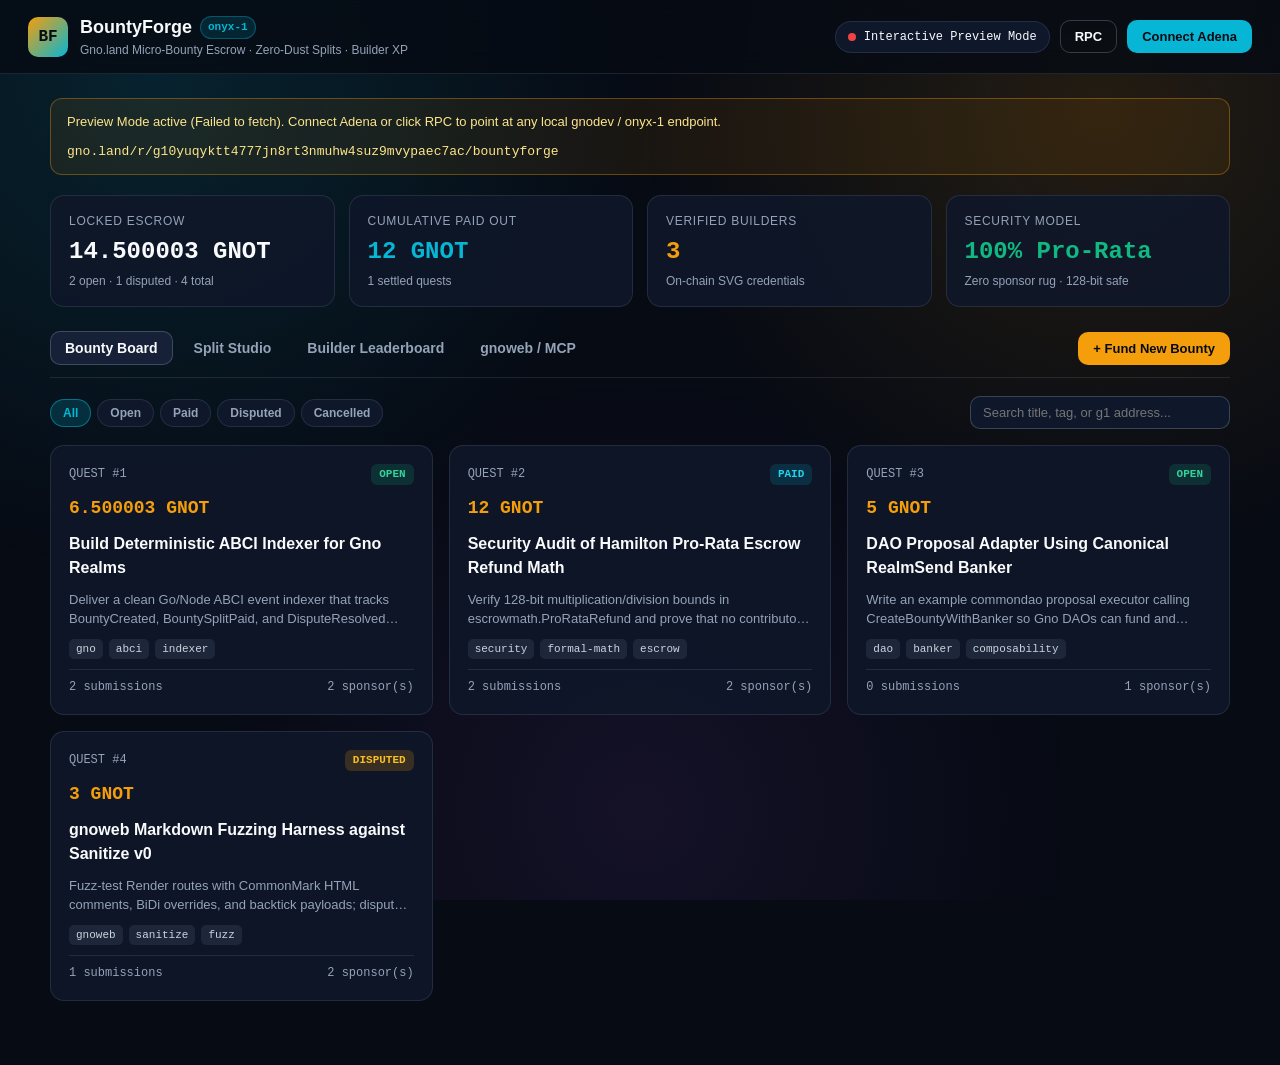
==== web/index.html @ 8e0f13dc "feat(v2.0): security-hardened escrow, pro-rata refunds, interactive gnoweb SVG UI, Adena web dApp & " ====
<!DOCTYPE html>
<html lang="en">
<head>
  <meta charset="UTF-8" />
  <meta name="viewport" content="width=device-width, initial-scale=1.0" />
  <title>BountyForge — Trustless Micro-Bounty Escrow &amp; Split Studio on Gno.land</title>
  <link rel="stylesheet" href="./styles.css" />
</head>
<body>
  <div class="bg-glow" aria-hidden="true"></div>

  <header class="topbar">
    <div class="brand">
      <div class="brand-mark" aria-hidden="true">BF</div>
      <div>
        <div class="brand-title">BountyForge <span class="badge-tag">onyx-1</span></div>
        <div class="brand-sub">Gno.land Micro-Bounty Escrow · Zero-Dust Splits · Builder XP</div>
      </div>
    </div>

    <div class="topbar-actions">
      <div id="networkPill" class="status-pill status-loading" title="Live onyx-1 RPC status">
        <span class="dot"></span>
        <span id="networkText">Connecting to onyx-1...</span>
      </div>
      <button id="btnConfig" class="btn btn-ghost" type="button" title="Configure RPC & Realm">RPC</button>
      <button id="btnConnectAdena" class="btn btn-primary" type="button">Connect Adena</button>
    </div>
  </header>

  <main class="container">
    <!-- Live Status Banner (auto-explains inert queue vs active realm cleanly) -->
    <section id="statusBanner" class="banner hidden" role="status"></section>

    <!-- KPI Grid -->
    <section class="kpi-grid" aria-label="Protocol Metrics">
      <article class="kpi-card">
        <div class="kpi-label">Locked Escrow</div>
        <div id="kpiEscrowed" class="kpi-value">—</div>
        <div id="kpiOpenCount" class="kpi-meta">Loading...</div>
      </article>
      <article class="kpi-card">
        <div class="kpi-label">Cumulative Paid Out</div>
        <div id="kpiPaid" class="kpi-value accent-cyan">—</div>
        <div id="kpiPaidCount" class="kpi-meta">—</div>
      </article>
      <article class="kpi-card">
        <div class="kpi-label">Verified Builders</div>
        <div id="kpiBuilders" class="kpi-value accent-gold">—</div>
        <div class="kpi-meta">On-chain SVG credentials</div>
      </article>
      <article class="kpi-card">
        <div class="kpi-label">Security Model</div>
        <div class="kpi-value accent-green">100% Pro-Rata</div>
        <div class="kpi-meta">Zero sponsor rug · 128-bit safe</div>
      </article>
    </section>

    <!-- Navigation Tabs & Primary CTA -->
    <nav class="nav-row" aria-label="Workspace Sections">
      <div class="tabs" role="tablist">
        <button class="tab active" data-tab="board" role="tab" aria-selected="true">Bounty Board</button>
        <button class="tab" data-tab="split" role="tab" aria-selected="false">Split Studio</button>
        <button class="tab" data-tab="leaderboard" role="tab" aria-selected="false">Builder Leaderboard</button>
        <button class="tab" data-tab="gnoweb" role="tab" aria-selected="false">gnoweb / MCP</button>
      </div>
      <div class="nav-cta">
        <button id="btnOpenCreate" class="btn btn-gold" type="button">+ Fund New Bounty</button>
      </div>
    </nav>

    <!-- TAB 1: BOUNTY BOARD -->
    <section id="tab-board" class="tab-panel active">
      <div class="filter-bar">
        <div class="filter-pills" id="statusFilters">
          <button class="pill active" data-status="">All</button>
          <button class="pill" data-status="OPEN">Open</button>
          <button class="pill" data-status="PAID">Paid</button>
          <button class="pill" data-status="DISPUTED">Disputed</button>
          <button class="pill" data-status="CANCELLED">Cancelled</button>
        </div>
        <input id="searchInput" class="search-input" type="search" placeholder="Search title, tag, or g1 address..." />
      </div>

      <div id="bountyGrid" class="bounty-grid"></div>
    </section>

    <!-- TAB 2: INTERACTIVE MULTI-CONTRIBUTOR SPLIT STUDIO -->
    <section id="tab-split" class="tab-panel">
      <div class="panel-card">
        <div class="panel-header">
          <div>
            <h2>Zero-Dust Basis-Point Split Studio</h2>
            <p class="muted">Drag contributor sliders to split any escrowed pool across builders. Exact BigInt math mirrors <code>p/escrowmath.SplitBasisPoints</code> (always sums to 10,000 BPS, zero dust lost, rejects 0-ugnot shares).</p>
          </div>
          <div class="split-controls-top">
            <label class="inline-field">
              <span>Bounty ID</span>
              <input id="studioBountyId" type="number" min="1" value="1" />
            </label>
            <label class="inline-field">
              <span>Reward Pool (ugnot)</span>
              <input id="studioTotalUgnot" type="number" min="1000" step="1000" value="6500003" />
            </label>
            <button id="btnAddContributor" class="btn btn-ghost" type="button">+ Add Recipient</button>
          </div>
        </div>

        <div id="splitBarVisual" class="split-bar-visual"></div>
        <div id="splitError" class="alert alert-danger hidden"></div>
        <div id="splitRows" class="split-rows"></div>

        <div class="split-footer">
          <div class="split-summary">
            <span>Total Weight: <strong id="studioBpsTotal">10000</strong> / 10000 BPS</span>
            <span>Conservation Dust: <strong id="studioDust">0 ugnot</strong></span>
          </div>
          <div class="btn-group">
            <button id="btnStudioEqual" class="btn btn-ghost" type="button">Equal Split</button>
            <button id="btnStudioCopyCmd" class="btn btn-ghost" type="button">Copy gnokey CLI</button>
            <button id="btnStudioSign" class="btn btn-primary" type="button">Sign SplitAndPay (Adena)</button>
          </div>
        </div>

        <pre id="studioCmdPreview" class="code-box"></pre>
      </div>
    </section>

    <!-- TAB 3: LEADERBOARD & ON-CHAIN SVG CREDENTIALS -->
    <section id="tab-leaderboard" class="tab-panel">
      <div class="split-layout">
        <div class="panel-card">
          <div class="panel-header">
            <div>
              <h2>On-Chain Builder Leaderboard</h2>
              <p class="muted">O(log N) AVL-indexed by XP, Total Earned, and Address — value-weighted XP resists micro-bounty wash-farming.</p>
            </div>
          </div>
          <div class="table-wrap">
            <table class="data-table">
              <thead>
                <tr>
                  <th>Rank</th>
                  <th>Builder</th>
                  <th>Tier</th>
                  <th>XP</th>
                  <th>Quests</th>
                  <th>Unique Creators</th>
                  <th>Earned</th>
                </tr>
              </thead>
              <tbody id="leaderboardBody"></tbody>
            </table>
          </div>
        </div>

        <div class="panel-card">
          <h2>On-Chain SVG Builder Credential</h2>
          <p class="muted">Click any builder row to preview their deterministic <code>p/nt/svg/v0</code> credential rendered natively inside <code>gnoweb</code>.</p>
          <div id="svgCredentialPreview" class="svg-preview"></div>
          <div id="selectedBuilderMeta" class="meta-kv"></div>
        </div>
      </div>
    </section>

    <!-- TAB 4: GNOWEB & AI-AGENT MCP COMPANION -->
    <section id="tab-gnoweb" class="tab-panel">
      <div class="two-col">
        <div class="panel-card">
          <h2>Live gnoweb Realm &amp; Onyx Verification</h2>
          <p class="muted">Inspect deployed realm paths on <code>onyx-1</code> directly via Tendermint ABCI RPC.</p>
          <div class="meta-kv" id="realmEndpoints"></div>
          <div class="btn-group" style="margin-top: 14px;">
            <button id="btnRefreshRpc" class="btn btn-primary" type="button">Re-Query onyx-1 RPC</button>
            <a id="gnowebExternalLink" class="btn btn-ghost" target="_blank" rel="noopener noreferrer">Open on gnoweb</a>
          </div>
          <h3 style="margin-top: 20px;">Raw <code>vm/qrender</code> Output</h3>
          <pre id="rawRenderBox" class="code-box code-tall">Querying onyx-1...</pre>
        </div>

        <div class="panel-card">
          <h2>AI-Agent MCP Integration</h2>
          <p class="muted">Zero-dependency Node.js MCP server (<code>mcp/bountyforge-mcp.mjs</code>) exposes 8 tools for Claude, Gemini, and Cursor agents — zero private keys stored.</p>
          <ul class="feature-list">
            <li><code>bountyforge_protocol_stats</code> — Typed <code>ProtocolJSON()</code> metrics</li>
            <li><code>bountyforge_list_bounties</code> — Paginated status-indexed board</li>
            <li><code>bountyforge_get_bounty</code> — Full sponsor ledger + submissions</li>
            <li><code>bountyforge_leaderboard</code> — O(pageSize) AVL rankings</li>
            <li><code>bountyforge_simulate_split</code> — BigInt zero-dust BPS check</li>
            <li><code>bountyforge_build_tx</code> — Shell-safe unsigned <code>gnokey</code> commands</li>
          </ul>
          <h3>Claude Desktop / Cursor <code>mcp.json</code></h3>
          <pre id="mcpConfigBox" class="code-box"></pre>
        </div>
      </div>
    </section>
  </main>

  <!-- BOUNTY DETAIL MODAL -->
  <div id="detailModal" class="modal-backdrop hidden" role="dialog" aria-modal="true" aria-labelledby="detailTitle">
    <div class="modal modal-lg">
      <div class="modal-header">
        <div>
          <div id="detailBadges" class="badge-row"></div>
          <h2 id="detailTitle">Bounty #—</h2>
        </div>
        <button class="icon-btn" data-close="detailModal" aria-label="Close">&times;</button>
      </div>
      <div id="detailBody" class="modal-body"></div>
    </div>
  </div>

  <!-- CREATE BOUNTY MODAL -->
  <div id="createModal" class="modal-backdrop hidden" role="dialog" aria-modal="true" aria-labelledby="createTitle">
    <div class="modal">
      <div class="modal-header">
        <h2 id="createTitle">Fund New Micro-Bounty Escrow</h2>
        <button class="icon-btn" data-close="createModal" aria-label="Close">&times;</button>
      </div>
      <form id="createForm" class="modal-body form-stack">
        <label>
          <span>Title *</span>
          <input name="title" type="text" maxlength="120" required placeholder="e.g. Build GRC20 Fee Splitter Package" />
        </label>
        <label>
          <span>Specification &amp; Acceptance Criteria *</span>
          <textarea name="summary" rows="4" maxlength="1000" required placeholder="Describe deliverables, test expectations, and PR target..."></textarea>
        </label>
        <div class="form-row">
          <label>
            <span>Reward (GNOT) *</span>
            <input name="rewardGnot" type="number" step="0.001" min="0.001" value="5" required />
          </label>
          <label>
            <span>Deadline (blocks, 0 = none)</span>
            <input name="deadlineBlocks" type="number" min="0" value="20000" />
          </label>
        </div>
        <div class="form-row">
          <label>
            <span>Tags (comma-separated)</span>
            <input name="tags" type="text" maxlength="120" value="gno,security" />
          </label>
          <label>
            <span>Optional Dispute Arbiter (g1...)</span>
            <input name="arbiter" type="text" placeholder="g1..." />
          </label>
        </div>
        <div id="createCmdBox" class="code-box small"></div>
        <div class="modal-footer">
          <button type="button" class="btn btn-ghost" id="btnCopyCreateCmd">Copy gnokey CLI</button>
          <button type="submit" class="btn btn-gold">Sign CreateBounty</button>
        </div>
      </form>
    </div>
  </div>

  <!-- RPC SETTINGS MODAL -->
  <div id="configModal" class="modal-backdrop hidden" role="dialog" aria-modal="true" aria-labelledby="configTitle">
    <div class="modal">
      <div class="modal-header">
        <h2 id="configTitle">Network &amp; Realm Settings</h2>
        <button class="icon-btn" data-close="configModal" aria-label="Close">&times;</button>
      </div>
      <form id="configForm" class="modal-body form-stack">
        <label>
          <span>Gno Tendermint RPC URL</span>
          <input id="cfgRpc" type="url" required />
        </label>
        <label>
          <span>Chain ID</span>
          <input id="cfgChainId" type="text" required />
        </label>
        <label>
          <span>BountyForge Realm Path</span>
          <input id="cfgRealm" type="text" required />
        </label>
        <div class="modal-footer">
          <button type="button" class="btn btn-ghost" data-close="configModal">Cancel</button>
          <button type="submit" class="btn btn-primary">Save &amp; Reconnect</button>
        </div>
      </form>
    </div>
  </div>

  <div id="toastRoot" class="toast-root" aria-live="polite"></div>

  <script type="module" src="./app.js"></script>
</body>
</html>
---- web/styles.css ----
:root {
  --bg: #070b14;
  --surface: rgba(15, 23, 42, 0.88);
  --surface-solid: #0f172a;
  --surface-2: #162036;
  --border: rgba(148, 163, 184, 0.16);
  --border-strong: rgba(148, 163, 184, 0.32);
  --text: #f8fafc;
  --muted: #94a3b8;
  --cyan: #06b6d4;
  --gold: #f59e0b;
  --green: #10b981;
  --purple: #a855f7;
  --red: #ef4444;
  --mono: ui-monospace, SFMono-Regular, Menlo, Monaco, Consolas, monospace;
  --sans: Inter, -apple-system, BlinkMacSystemFont, "Segoe UI", Roboto, sans-serif;
}

* { box-sizing: border-box; }

body {
  margin: 0;
  min-height: 100vh;
  background: var(--bg);
  color: var(--text);
  font-family: var(--sans);
  line-height: 1.5;
  overflow-x: hidden;
}

.bg-glow {
  position: fixed;
  inset: 0;
  pointer-events: none;
  background:
    radial-gradient(circle at 12% 8%, rgba(6, 182, 212, 0.14), transparent 36%),
    radial-gradient(circle at 86% 12%, rgba(245, 158, 11, 0.12), transparent 34%),
    radial-gradient(circle at 50% 90%, rgba(168, 85, 247, 0.09), transparent 42%);
  z-index: 0;
}

.topbar {
  position: sticky;
  top: 0;
  z-index: 20;
  display: flex;
  flex-wrap: wrap;
  align-items: center;
  justify-content: space-between;
  gap: 12px;
  padding: 14px 28px;
  background: rgba(7, 11, 20, 0.84);
  backdrop-filter: blur(12px);
  border-bottom: 1px solid var(--border);
}

.brand { display: flex; align-items: center; gap: 12px; }
.brand-mark {
  width: 40px; height: 40px; border-radius: 10px;
  display: grid; place-items: center;
  background: linear-gradient(135deg, var(--gold), var(--cyan));
  color: #070b14; font-weight: 800; font-family: var(--mono); font-size: 16px;
}
.brand-title { font-weight: 700; font-size: 18px; display: flex; align-items: center; gap: 8px; }
.brand-sub { font-size: 12px; color: var(--muted); }
.badge-tag {
  font-family: var(--mono); font-size: 11px; font-weight: 600;
  padding: 2px 7px; border-radius: 999px;
  background: rgba(6, 182, 212, 0.15); color: var(--cyan); border: 1px solid rgba(6, 182, 212, 0.35);
}

.topbar-actions { display: flex; align-items: center; gap: 10px; flex-wrap: wrap; }

.status-pill {
  display: inline-flex; align-items: center; gap: 8px;
  padding: 6px 12px; border-radius: 999px;
  font-size: 12px; font-family: var(--mono);
  background: var(--surface-solid); border: 1px solid var(--border);
}
.status-pill .dot { width: 8px; height: 8px; border-radius: 50%; background: var(--muted); }
.status-pill.status-live .dot { background: var(--green); box-shadow: 0 0 8px var(--green); }
.status-pill.status-inert .dot { background: var(--gold); box-shadow: 0 0 8px var(--gold); }
.status-pill.status-offline .dot { background: var(--red); }

.container {
  position: relative;
  z-index: 1;
  max-width: 1220px;
  margin: 0 auto;
  padding: 24px 20px 64px;
}

.banner {
  margin-bottom: 20px;
  padding: 13px 16px;
  border-radius: 12px;
  border: 1px solid rgba(245, 158, 11, 0.35);
  background: rgba(245, 158, 11, 0.08);
  color: #fde68a;
  font-size: 13px;
  display: flex;
  flex-wrap: wrap;
  align-items: center;
  justify-content: space-between;
  gap: 10px;
}
.banner.banner-live {
  border-color: rgba(16, 185, 129, 0.35);
  background: rgba(16, 185, 129, 0.09);
  color: #a7f3d0;
}

.kpi-grid {
  display: grid;
  grid-template-columns: repeat(4, minmax(0, 1fr));
  gap: 14px;
  margin-bottom: 24px;
}
.kpi-card {
  background: var(--surface);
  border: 1px solid var(--border);
  border-radius: 14px;
  padding: 16px 18px;
}
.kpi-label { font-size: 12px; color: var(--muted); text-transform: uppercase; letter-spacing: 0.06em; }
.kpi-value { font-size: 24px; font-weight: 800; font-family: var(--mono); margin: 4px 0 2px; }
.kpi-meta { font-size: 12px; color: var(--muted); }
.accent-cyan { color: var(--cyan); }
.accent-gold { color: var(--gold); }
.accent-green { color: var(--green); }

.nav-row {
  display: flex;
  flex-wrap: wrap;
  align-items: center;
  justify-content: space-between;
  gap: 12px;
  margin-bottom: 18px;
  border-bottom: 1px solid var(--border);
  padding-bottom: 12px;
}
.tabs { display: flex; gap: 6px; flex-wrap: wrap; }
.tab {
  background: transparent;
  color: var(--muted);
  border: 1px solid transparent;
  border-radius: 10px;
  padding: 8px 14px;
  font-size: 14px;
  font-weight: 600;
  cursor: pointer;
  transition: all 0.15s ease;
}
.tab:hover { color: var(--text); background: rgba(255, 255, 255, 0.04); }
.tab.active {
  color: var(--text);
  background: var(--surface-2);
  border-color: var(--border-strong);
}

.tab-panel { display: none; }
.tab-panel.active { display: block; }

.btn {
  display: inline-flex; align-items: center; justify-content: center; gap: 6px;
  border: 1px solid transparent; border-radius: 10px;
  padding: 8px 14px; font-size: 13px; font-weight: 600;
  cursor: pointer; text-decoration: none; transition: all 0.15s ease;
  font-family: var(--sans);
}
.btn-primary { background: var(--cyan); color: #070b14; }
.btn-primary:hover { filter: brightness(1.1); }
.btn-gold { background: var(--gold); color: #070b14; }
.btn-gold:hover { filter: brightness(1.08); }
.btn-ghost { background: transparent; color: var(--text); border-color: var(--border-strong); }
.btn-ghost:hover { background: rgba(255, 255, 255, 0.06); }
.btn-danger { background: rgba(239, 68, 68, 0.16); color: #fca5a5; border-color: rgba(239, 68, 68, 0.4); }
.btn-sm { padding: 5px 10px; font-size: 12px; }
.btn-group { display: flex; flex-wrap: wrap; gap: 8px; }

.filter-bar {
  display: flex; flex-wrap: wrap; align-items: center; justify-content: space-between;
  gap: 12px; margin-bottom: 16px;
}
.filter-pills { display: flex; flex-wrap: wrap; gap: 6px; }
.pill {
  background: var(--surface-solid); color: var(--muted);
  border: 1px solid var(--border); border-radius: 999px;
  padding: 6px 12px; font-size: 12px; font-weight: 600; cursor: pointer;
}
.pill.active { background: rgba(6, 182, 212, 0.18); color: var(--cyan); border-color: rgba(6, 182, 212, 0.5); }

.search-input {
  background: var(--surface-solid); color: var(--text);
  border: 1px solid var(--border-strong); border-radius: 10px;
  padding: 8px 12px; min-width: 260px; font-size: 13px;
}

.bounty-grid {
  display: grid;
  grid-template-columns: repeat(auto-fill, minmax(340px, 1fr));
  gap: 16px;
}
.bounty-card {
  background: var(--surface);
  border: 1px solid var(--border);
  border-radius: 14px;
  padding: 18px;
  display: flex;
  flex-direction: column;
  gap: 10px;
  cursor: pointer;
  transition: transform 0.15s ease, border-color 0.15s ease;
}
.bounty-card:hover { transform: translateY(-2px); border-color: rgba(6, 182, 212, 0.5); }
.bounty-top { display: flex; justify-content: space-between; align-items: center; gap: 8px; }
.bounty-id { font-family: var(--mono); font-size: 12px; color: var(--muted); }
.bounty-reward { font-family: var(--mono); font-size: 18px; font-weight: 800; color: var(--gold); }
.bounty-title { font-size: 16px; font-weight: 700; margin: 0; }
.bounty-summary { font-size: 13px; color: var(--muted); margin: 0; display: -webkit-box; -webkit-line-clamp: 2; -webkit-box-orient: vertical; overflow: hidden; }
.bounty-meta { display: flex; justify-content: space-between; font-size: 12px; color: var(--muted); font-family: var(--mono); margin-top: auto; padding-top: 8px; border-top: 1px solid var(--border); }

.status-badge {
  font-family: var(--mono); font-size: 11px; font-weight: 700;
  padding: 2px 8px; border-radius: 6px; text-transform: uppercase;
}
.status-OPEN { background: rgba(16, 185, 129, 0.16); color: #34d399; }
.status-PAID { background: rgba(6, 182, 212, 0.16); color: #22d3ee; }
.status-DISPUTED { background: rgba(245, 158, 11, 0.18); color: #fbbf24; }
.status-CANCELLED { background: rgba(148, 163, 184, 0.16); color: #cbd5e1; }

.tag-row { display: flex; flex-wrap: wrap; gap: 6px; }
.tag {
  font-family: var(--mono); font-size: 11px;
  padding: 2px 7px; border-radius: 5px;
  background: rgba(148, 163, 184, 0.12); color: #cbd5e1;
}

.panel-card {
  background: var(--surface);
  border: 1px solid var(--border);
  border-radius: 14px;
  padding: 20px;
}
.panel-card h2 { margin: 0 0 6px; font-size: 18px; }
.panel-card h3 { margin: 14px 0 8px; font-size: 14px; color: #cbd5e1; }
.muted { color: var(--muted); font-size: 13px; margin: 0 0 14px; }

.panel-header {
  display: flex; flex-wrap: wrap; justify-content: space-between; align-items: flex-start; gap: 14px;
  margin-bottom: 16px;
}
.split-controls-top { display: flex; flex-wrap: wrap; align-items: flex-end; gap: 10px; }
.inline-field { display: flex; flex-direction: column; gap: 4px; font-size: 12px; color: var(--muted); }
.inline-field input {
  background: var(--surface-solid); color: var(--text);
  border: 1px solid var(--border-strong); border-radius: 8px;
  padding: 6px 10px; width: 140px; font-family: var(--mono); font-size: 13px;
}

.split-bar-visual {
  height: 22px; border-radius: 8px; overflow: hidden;
  display: flex; background: var(--surface-2); margin-bottom: 14px;
  border: 1px solid var(--border);
}
.split-segment { height: 100%; transition: width 0.15s ease; }

.split-rows { display: flex; flex-direction: column; gap: 10px; margin-bottom: 16px; }
.split-row {
  display: grid;
  grid-template-columns: 76px minmax(140px, 1fr) minmax(180px, 2fr) 92px 150px 36px;
  align-items: center;
  gap: 10px;
  padding: 10px 12px;
  background: var(--surface-2);
  border-radius: 10px;
  border: 1px solid var(--border);
}
.split-row input[type="range"] { width: 100%; accent-color: var(--cyan); }
.split-row input[type="number"], .split-row input[type="text"] {
  background: var(--surface-solid); color: var(--text);
  border: 1px solid var(--border-strong); border-radius: 6px;
  padding: 5px 8px; font-family: var(--mono); font-size: 12px; width: 100%;
}
.split-payout-col { font-family: var(--mono); font-size: 12px; text-align: right; color: var(--gold); }

.split-footer {
  display: flex; flex-wrap: wrap; align-items: center; justify-content: space-between;
  gap: 12px; padding-top: 12px; border-top: 1px solid var(--border); margin-bottom: 14px;
}
.split-summary { display: flex; gap: 18px; font-family: var(--mono); font-size: 13px; flex-wrap: wrap; }

.code-box {
  background: #04070f;
  border: 1px solid var(--border);
  border-radius: 10px;
  padding: 12px;
  font-family: var(--mono);
  font-size: 12px;
  color: #cbd5e1;
  overflow-x: auto;
  white-space: pre-wrap;
  word-break: break-all;
  margin: 0;
}
.code-box.small { font-size: 11px; max-height: 110px; }
.code-box.code-tall { max-height: 360px; overflow-y: auto; }

.split-layout { display: grid; grid-template-columns: minmax(0, 1.35fr) minmax(300px, 0.85fr); gap: 16px; }
.two-col { display: grid; grid-template-columns: repeat(2, minmax(0, 1fr)); gap: 16px; }

.table-wrap { overflow-x: auto; }
.data-table { width: 100%; border-collapse: collapse; font-size: 13px; }
.data-table th, .data-table td { padding: 10px; border-bottom: 1px solid var(--border); text-align: left; }
.data-table th { font-size: 11px; text-transform: uppercase; letter-spacing: 0.05em; color: var(--muted); }
.data-table tbody tr { cursor: pointer; transition: background 0.12s ease; }
.data-table tbody tr:hover { background: rgba(6, 182, 212, 0.08); }
.mono { font-family: var(--mono); }

.svg-preview { width: 100%; margin: 10px 0 14px; }
.svg-preview svg { width: 100%; height: auto; display: block; border-radius: 12px; }

.meta-kv { display: flex; flex-direction: column; gap: 8px; font-size: 13px; }
.meta-kv-row { display: flex; justify-content: space-between; gap: 10px; padding-bottom: 6px; border-bottom: 1px solid var(--border); }
.meta-kv-row span:first-child { color: var(--muted); }

.feature-list { padding-left: 18px; margin: 0 0 14px; font-size: 13px; color: #cbd5e1; }
.feature-list li { margin-bottom: 6px; }

.alert { padding: 10px 12px; border-radius: 8px; font-size: 13px; margin-bottom: 12px; }
.alert-danger { background: rgba(239, 68, 68, 0.14); border: 1px solid rgba(239, 68, 68, 0.4); color: #fecaca; }

.modal-backdrop {
  position: fixed; inset: 0; z-index: 40;
  background: rgba(2, 6, 23, 0.78); backdrop-filter: blur(6px);
  display: grid; place-items: center; padding: 16px;
}
.modal {
  width: 100%; max-width: 560px; max-height: 90vh; overflow-y: auto;
  background: var(--surface-solid); border: 1px solid var(--border-strong);
  border-radius: 16px; padding: 20px;
}
.modal-lg { max-width: 780px; }
.modal-header { display: flex; justify-content: space-between; align-items: flex-start; gap: 12px; margin-bottom: 14px; }
.modal-header h2 { margin: 4px 0 0; font-size: 18px; }
.icon-btn { background: transparent; border: none; color: var(--muted); font-size: 24px; cursor: pointer; line-height: 1; }
.icon-btn:hover { color: var(--text); }
.modal-footer { display: flex; justify-content: flex-end; gap: 10px; margin-top: 12px; }

.form-stack { display: flex; flex-direction: column; gap: 12px; }
.form-stack label { display: flex; flex-direction: column; gap: 4px; font-size: 12px; color: var(--muted); }
.form-stack input, .form-stack textarea {
  background: #070b14; color: var(--text);
  border: 1px solid var(--border-strong); border-radius: 8px;
  padding: 9px 11px; font-size: 13px; font-family: var(--sans);
}
.form-row { display: grid; grid-template-columns: 1fr 1fr; gap: 10px; }

.detail-section { margin-top: 16px; padding-top: 14px; border-top: 1px solid var(--border); }
.detail-section h3 { margin: 0 0 8px; font-size: 14px; color: #e2e8f0; }
.badge-row { display: flex; align-items: center; gap: 8px; }

.toast-root { position: fixed; right: 20px; bottom: 20px; z-index: 60; display: flex; flex-direction: column; gap: 8px; }
.toast {
  background: var(--surface-solid); border: 1px solid var(--cyan);
  color: var(--text); padding: 10px 14px; border-radius: 10px;
  font-size: 13px; box-shadow: 0 10px 30px rgba(0, 0, 0, 0.45);
}

.hidden { display: none !important; }

@media (max-width: 900px) {
  .kpi-grid { grid-template-columns: repeat(2, minmax(0, 1fr)); }
  .split-layout, .two-col { grid-template-columns: 1fr; }
  .split-row { grid-template-columns: 1fr 1fr; }
  .form-row { grid-template-columns: 1fr; }
}
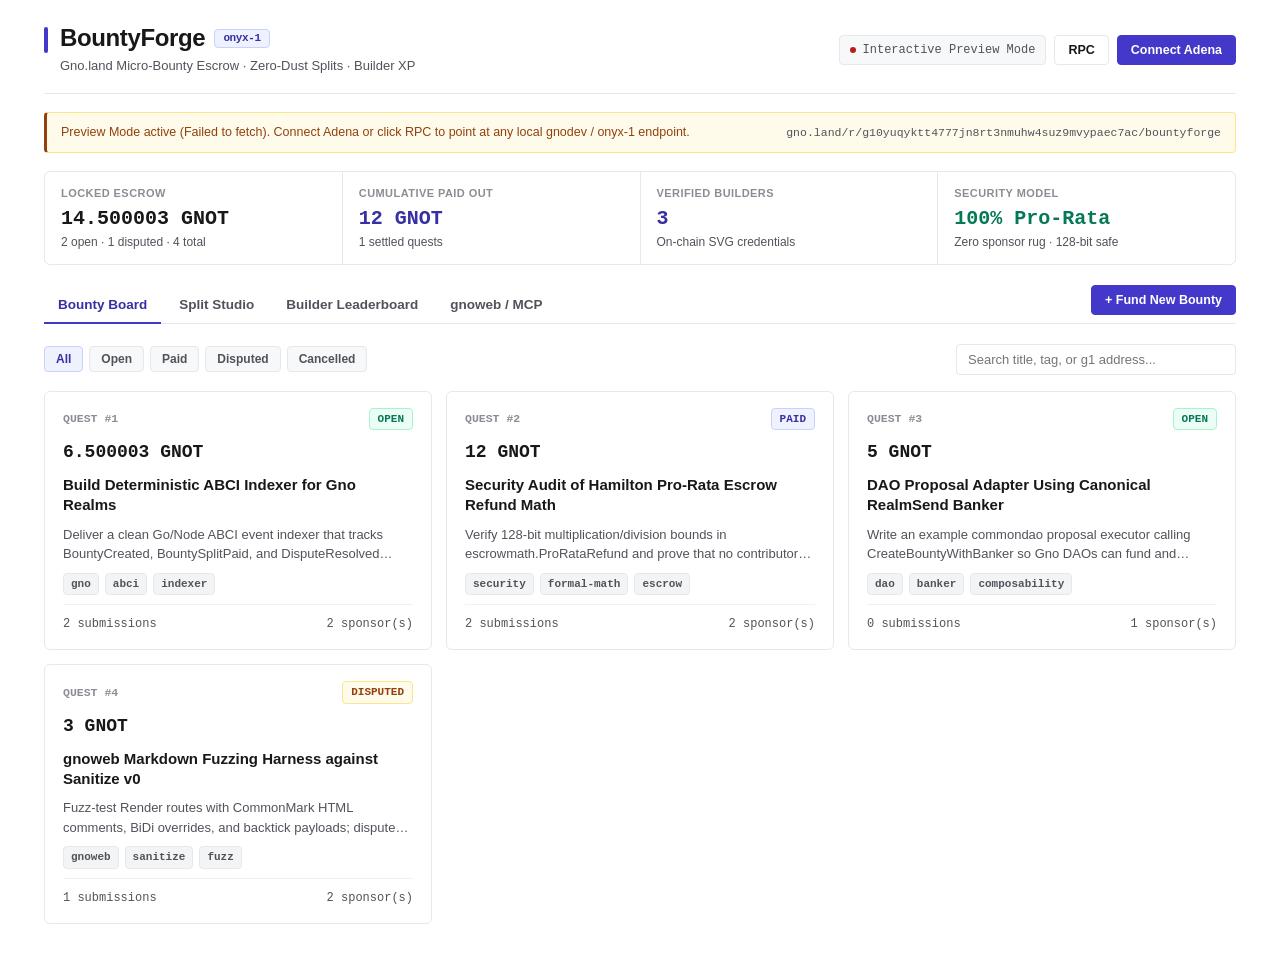
==== commit feb6078f: "feat(web): refactor BountyForge UI to minimal-white anti-AI spec" ====
--- a/web/index.html
+++ b/web/index.html
@@ -7,14 +7,13 @@
   <link rel="stylesheet" href="./styles.css" />
 </head>
 <body>
-  <div class="bg-glow" aria-hidden="true"></div>
-
+  <div class="app-shell">
   <header class="topbar">
     <div class="brand">
-      <div class="brand-mark" aria-hidden="true">BF</div>
+      <div class="brand-accent-bar" aria-hidden="true"></div>
       <div>
-        <div class="brand-title">BountyForge <span class="badge-tag">onyx-1</span></div>
-        <div class="brand-sub">Gno.land Micro-Bounty Escrow · Zero-Dust Splits · Builder XP</div>
+        <h1 class="brand-title">BountyForge <span class="badge-tag">onyx-1</span></h1>
+        <p class="brand-sub">Gno.land Micro-Bounty Escrow · Zero-Dust Splits · Builder XP</p>
       </div>
     </div>
 
@@ -28,7 +27,7 @@
     </div>
   </header>
 
-  <main class="container">
+  <main>
     <!-- Live Status Banner (auto-explains inert queue vs active realm cleanly) -->
     <section id="statusBanner" class="banner hidden" role="status"></section>
 
@@ -195,6 +194,7 @@
       </div>
     </section>
   </main>
+  </div>
 
   <!-- BOUNTY DETAIL MODAL -->
   <div id="detailModal" class="modal-backdrop hidden" role="dialog" aria-modal="true" aria-labelledby="detailTitle">
--- a/web/styles.css
+++ b/web/styles.css
@@ -1,377 +1,1134 @@
 :root {
-  --bg: #070b14;
-  --surface: rgba(15, 23, 42, 0.88);
-  --surface-solid: #0f172a;
-  --surface-2: #162036;
-  --border: rgba(148, 163, 184, 0.16);
-  --border-strong: rgba(148, 163, 184, 0.32);
-  --text: #f8fafc;
-  --muted: #94a3b8;
-  --cyan: #06b6d4;
-  --gold: #f59e0b;
-  --green: #10b981;
-  --purple: #a855f7;
-  --red: #ef4444;
-  --mono: ui-monospace, SFMono-Regular, Menlo, Monaco, Consolas, monospace;
-  --sans: Inter, -apple-system, BlinkMacSystemFont, "Segoe UI", Roboto, sans-serif;
-}
-
-* { box-sizing: border-box; }
-
+  /* Minimal-White Anti-AI-Slop Design Tokens */
+  --bg-canvas: #ffffff;
+  --surface-subtle: #f7f8fa;
+  --tag-bg: #f3f4f6;
+  --ink: #18181b;
+  --ink-secondary: #52525b;
+  --ink-muted: #8b8d94;
+
+  /* 1px Hairline Dividers */
+  --line: #e6e8ec;
+  --line-soft: #f0f1f4;
+
+  /* Semantic Status Tokens (Shallow Fog + 1px Border + High-Contrast Ink) */
+  --ok-ink: #047857;
+  --ok-bg: #ecfdf5;
+  --ok-border: #a7f3d0;
+  --err-ink: #b91c1c;
+  --err-bg: #fef2f2;
+  --err-border: #fecaca;
+  --warn-ink: #92400e;
+  --warn-bg: #fffbeb;
+  --warn-border: #fde68a;
+
+  /* Single Domain Accent — Crisp Gno Indigo */
+  --accent: #4338ca;
+  --accent-deep: #3730a3;
+  --accent-soft: #eef2ff;
+  --accent-border: #c7d2fe;
+
+  --radius: 6px;
+  --radius-sm: 4px;
+  --mono: ui-monospace, SFMono-Regular, Menlo, Consolas, monospace;
+  --sans: "PingFang SC", "Hiragino Sans GB", "Microsoft YaHei", -apple-system, BlinkMacSystemFont, "Inter", sans-serif;
+}
+
+*,
+*::before,
+*::after {
+  box-sizing: border-box;
+}
+
+html,
 body {
   margin: 0;
+  padding: 0;
   min-height: 100vh;
-  background: var(--bg);
-  color: var(--text);
+  background: var(--bg-canvas);
+  color: var(--ink);
   font-family: var(--sans);
   line-height: 1.5;
-  overflow-x: hidden;
-}
-
-.bg-glow {
-  position: fixed;
-  inset: 0;
-  pointer-events: none;
-  background:
-    radial-gradient(circle at 12% 8%, rgba(6, 182, 212, 0.14), transparent 36%),
-    radial-gradient(circle at 86% 12%, rgba(245, 158, 11, 0.12), transparent 34%),
-    radial-gradient(circle at 50% 90%, rgba(168, 85, 247, 0.09), transparent 42%);
-  z-index: 0;
-}
-
+  -webkit-font-smoothing: antialiased;
+}
+
+a {
+  color: var(--accent-deep);
+  text-decoration: none;
+}
+
+a:hover {
+  text-decoration: underline;
+}
+
+.mono {
+  font-family: var(--mono);
+  font-variant-numeric: tabular-nums;
+}
+
+.text-accent {
+  color: var(--accent-deep);
+  font-weight: 600;
+}
+
+.text-ok {
+  color: var(--ok-ink);
+  font-weight: 600;
+}
+
+.app-shell {
+  max-width: 1240px;
+  margin: 0 auto;
+  padding: 20px 24px 56px;
+  background: var(--bg-canvas);
+}
+
+/* Identity Header (Left 4px x 26px Accent Bar + Compact Controls, 1px Bottom Hairline) */
 .topbar {
-  position: sticky;
-  top: 0;
-  z-index: 20;
+  display: flex;
+  flex-wrap: wrap;
+  align-items: center;
+  justify-content: space-between;
+  gap: 14px;
+  padding: 4px 0 18px;
+  border-bottom: 1px solid var(--line);
+  margin-bottom: 18px;
+  background: var(--bg-canvas);
+}
+
+.brand {
+  display: flex;
+  align-items: flex-start;
+  gap: 12px;
+  flex: 1 1 320px;
+  min-width: 0;
+  max-width: 100%;
+}
+
+.brand-accent-bar {
+  width: 4px;
+  height: 26px;
+  border-radius: 2px;
+  background: var(--accent);
+  margin-top: 3px;
+  flex-shrink: 0;
+}
+
+.brand-title {
+  margin: 0;
+  font-size: 24px;
+  font-weight: 800;
+  letter-spacing: -0.015em;
+  line-height: 1.2;
+  color: var(--ink);
+  display: flex;
+  flex-wrap: wrap;
+  align-items: center;
+  gap: 9px;
+}
+
+.brand-sub {
+  margin: 3px 0 0;
+  font-size: 13px;
+  color: var(--ink-secondary);
+}
+
+.badge-tag {
+  font-family: var(--mono);
+  font-size: 11px;
+  font-weight: 700;
+  padding: 2px 8px;
+  border-radius: var(--radius-sm);
+  background: var(--accent-soft);
+  color: var(--accent-deep);
+  border: 1px solid var(--accent-border);
+}
+
+.topbar-actions {
+  display: flex;
+  align-items: center;
+  gap: 8px;
+  flex-wrap: wrap;
+  flex: 0 1 auto;
+  max-width: 100%;
+}
+
+.status-pill {
+  display: inline-flex;
+  align-items: center;
+  gap: 7px;
+  padding: 5px 10px;
+  border-radius: var(--radius-sm);
+  font-size: 12px;
+  font-family: var(--mono);
+  font-variant-numeric: tabular-nums;
+  color: var(--ink-secondary);
+  background: var(--surface-subtle);
+  border: 1px solid var(--line);
+  max-width: 100%;
+}
+
+.status-pill .dot {
+  width: 6px;
+  height: 6px;
+  border-radius: 50%;
+  background: var(--ink-muted);
+  flex-shrink: 0;
+}
+
+.status-pill.status-live .dot {
+  background: var(--ok-ink);
+}
+
+.status-pill.status-inert .dot {
+  background: var(--warn-ink);
+}
+
+.status-pill.status-offline .dot {
+  background: var(--err-ink);
+}
+
+/* Status Banner */
+.banner {
+  margin-bottom: 18px;
+  padding: 10px 14px;
+  border-radius: var(--radius-sm);
+  border: 1px solid var(--warn-border);
+  border-left: 3px solid var(--warn-ink);
+  background: var(--warn-bg);
+  color: var(--warn-ink);
+  font-size: 12.5px;
+  display: flex;
+  flex-wrap: wrap;
+  align-items: center;
+  justify-content: space-between;
+  gap: 8px;
+}
+
+.banner span:last-child {
+  overflow-wrap: anywhere;
+  color: var(--ink-secondary);
+  font-size: 11.5px;
+}
+
+.banner.banner-live {
+  border-color: var(--ok-border);
+  border-left-color: var(--ok-ink);
+  background: var(--ok-bg);
+  color: var(--ok-ink);
+}
+
+/* Unified Hairline KPI Strip */
+.kpi-grid {
+  display: grid;
+  grid-template-columns: repeat(4, minmax(0, 1fr));
+  border: 1px solid var(--line);
+  border-radius: var(--radius);
+  overflow: hidden;
+  background: var(--line);
+  gap: 1px;
+  margin-bottom: 20px;
+}
+
+.kpi-card {
+  background: var(--bg-canvas);
+  padding: 13px 16px;
+  min-width: 0;
+}
+
+.kpi-label {
+  font-size: 11px;
+  font-weight: 600;
+  color: var(--ink-muted);
+  text-transform: uppercase;
+  letter-spacing: 0.04em;
+}
+
+.kpi-value {
+  font-size: 20px;
+  font-weight: 700;
+  font-family: var(--mono);
+  font-variant-numeric: tabular-nums;
+  color: var(--ink);
+  margin: 4px 0 2px;
+  line-height: 1.25;
+}
+
+.kpi-meta {
+  font-size: 12px;
+  color: var(--ink-secondary);
+  font-variant-numeric: tabular-nums;
+}
+
+.accent-cyan,
+.accent-gold {
+  color: var(--accent-deep);
+}
+
+.accent-green {
+  color: var(--ok-ink);
+}
+
+/* Minimal Underline Tabs + Primary CTA */
+.nav-row {
+  display: flex;
+  flex-wrap: wrap;
+  align-items: flex-end;
+  justify-content: space-between;
+  gap: 12px;
+  margin-bottom: 20px;
+  border-bottom: 1px solid var(--line);
+}
+
+.tabs {
+  display: flex;
+  gap: 4px;
+  flex-wrap: wrap;
+}
+
+.tab {
+  background: transparent;
+  color: var(--ink-secondary);
+  border: none;
+  border-bottom: 2px solid transparent;
+  margin-bottom: -1px;
+  padding: 10px 14px;
+  font-family: var(--sans);
+  font-size: 13.5px;
+  font-weight: 600;
+  cursor: pointer;
+  transition: color 0.12s ease, border-color 0.12s ease;
+}
+
+.tab:hover {
+  color: var(--ink);
+}
+
+.tab.active {
+  color: var(--accent-deep);
+  border-bottom-color: var(--accent);
+}
+
+.nav-cta {
+  padding-bottom: 8px;
+}
+
+.tab-panel {
+  display: none;
+}
+
+.tab-panel.active {
+  display: block;
+}
+
+/* Flat Crisp Buttons */
+.btn {
+  display: inline-flex;
+  align-items: center;
+  justify-content: center;
+  gap: 6px;
+  border: 1px solid var(--line);
+  border-radius: var(--radius-sm);
+  padding: 7px 13px;
+  font-size: 12.5px;
+  font-weight: 600;
+  cursor: pointer;
+  text-decoration: none;
+  transition: background-color 0.12s ease, border-color 0.12s ease;
+  font-family: var(--sans);
+  background: var(--bg-canvas);
+  color: var(--ink);
+}
+
+.btn:hover {
+  background: var(--surface-subtle);
+  border-color: #cbd5e1;
+  text-decoration: none;
+}
+
+.btn-primary,
+.btn-gold {
+  background: var(--accent);
+  border-color: var(--accent);
+  color: #ffffff;
+}
+
+.btn-primary:hover,
+.btn-gold:hover {
+  background: var(--accent-deep);
+  border-color: var(--accent-deep);
+}
+
+.btn-ghost {
+  background: var(--bg-canvas);
+  color: var(--ink);
+  border-color: var(--line);
+}
+
+.btn-ghost:hover {
+  background: var(--surface-subtle);
+  border-color: #cbd5e1;
+}
+
+.btn-danger {
+  background: var(--err-bg);
+  color: var(--err-ink);
+  border-color: var(--err-border);
+}
+
+.btn-danger:hover {
+  background: #fee2e2;
+  border-color: #f5b5b5;
+}
+
+.btn-sm {
+  padding: 5px 10px;
+  font-size: 12px;
+}
+
+.btn-group {
+  display: flex;
+  flex-wrap: wrap;
+  gap: 8px;
+}
+
+/* Filter Bar */
+.filter-bar {
+  display: flex;
+  flex-wrap: wrap;
+  align-items: center;
+  justify-content: space-between;
+  gap: 10px;
+  margin-bottom: 16px;
+}
+
+.filter-pills {
+  display: flex;
+  flex-wrap: wrap;
+  gap: 6px;
+}
+
+.pill {
+  background: var(--surface-subtle);
+  color: var(--ink-secondary);
+  border: 1px solid var(--line);
+  border-radius: var(--radius-sm);
+  padding: 5px 11px;
+  font-family: var(--sans);
+  font-size: 12px;
+  font-weight: 600;
+  cursor: pointer;
+  transition: background-color 0.12s ease, color 0.12s ease, border-color 0.12s ease;
+}
+
+.pill:hover {
+  color: var(--ink);
+  border-color: #cbd5e1;
+}
+
+.pill.active {
+  background: var(--accent-soft);
+  color: var(--accent-deep);
+  border-color: var(--accent-border);
+}
+
+.search-input {
+  background: var(--bg-canvas);
+  color: var(--ink);
+  border: 1px solid var(--line);
+  border-radius: var(--radius-sm);
+  padding: 7px 11px;
+  width: 280px;
+  max-width: 100%;
+  font-family: var(--sans);
+  font-size: 13px;
+  outline: none;
+}
+
+.search-input:focus {
+  border-color: var(--accent);
+}
+
+/* Bounty Board Grid */
+.bounty-grid {
+  display: grid;
+  grid-template-columns: repeat(auto-fill, minmax(min(100%, 340px), 1fr));
+  gap: 14px;
+}
+
+.bounty-card {
+  background: var(--bg-canvas);
+  border: 1px solid var(--line);
+  border-radius: var(--radius);
+  padding: 16px 18px;
+  display: flex;
+  flex-direction: column;
+  gap: 9px;
+  cursor: pointer;
+  min-width: 0;
+  max-width: 100%;
+  transition: border-color 0.12s ease, background-color 0.12s ease;
+}
+
+.bounty-card:hover {
+  border-color: var(--accent-border);
+  background: var(--surface-subtle);
+}
+
+.bounty-top {
+  display: flex;
+  justify-content: space-between;
+  align-items: center;
+  gap: 8px;
+}
+
+.bounty-id {
+  font-family: var(--mono);
+  font-variant-numeric: tabular-nums;
+  font-size: 11.5px;
+  font-weight: 600;
+  color: var(--ink-muted);
+}
+
+.bounty-reward {
+  font-family: var(--mono);
+  font-variant-numeric: tabular-nums;
+  font-size: 18px;
+  font-weight: 700;
+  color: var(--ink);
+}
+
+.bounty-title {
+  font-size: 15px;
+  font-weight: 700;
+  color: var(--ink);
+  margin: 0;
+  line-height: 1.35;
+}
+
+.bounty-summary {
+  font-size: 13px;
+  color: var(--ink-secondary);
+  margin: 0;
+  display: -webkit-box;
+  -webkit-line-clamp: 2;
+  -webkit-box-orient: vertical;
+  overflow: hidden;
+}
+
+.bounty-meta {
+  display: flex;
+  justify-content: space-between;
+  gap: 8px;
+  font-size: 12px;
+  color: var(--ink-secondary);
+  font-family: var(--mono);
+  font-variant-numeric: tabular-nums;
+  margin-top: auto;
+  padding-top: 10px;
+  border-top: 1px solid var(--line-soft);
+}
+
+/* Status Badges */
+.status-badge {
+  font-family: var(--mono);
+  font-size: 11px;
+  font-weight: 700;
+  padding: 2px 8px;
+  border-radius: var(--radius-sm);
+  border: 1px solid transparent;
+  text-transform: uppercase;
+  white-space: nowrap;
+}
+
+.status-OPEN {
+  background: var(--ok-bg);
+  color: var(--ok-ink);
+  border-color: var(--ok-border);
+}
+
+.status-PAID {
+  background: var(--accent-soft);
+  color: var(--accent-deep);
+  border-color: var(--accent-border);
+}
+
+.status-DISPUTED {
+  background: var(--warn-bg);
+  color: var(--warn-ink);
+  border-color: var(--warn-border);
+}
+
+.status-CANCELLED {
+  background: var(--tag-bg);
+  color: var(--ink-secondary);
+  border-color: var(--line);
+}
+
+.tag-row {
+  display: flex;
+  flex-wrap: wrap;
+  gap: 6px;
+}
+
+.tag {
+  font-family: var(--mono);
+  font-size: 11px;
+  font-weight: 600;
+  padding: 2px 7px;
+  border-radius: var(--radius-sm);
+  background: var(--tag-bg);
+  color: var(--ink-secondary);
+  border: 1px solid var(--line);
+  white-space: nowrap;
+}
+
+/* Flat Sections / Panels (Zero Nested Dark Boxes) */
+.panel-card {
+  background: var(--bg-canvas);
+  border: 1px solid var(--line);
+  border-radius: var(--radius);
+  padding: 18px 20px;
+  min-width: 0;
+  max-width: 100%;
+}
+
+.panel-card h2 {
+  margin: 0 0 6px;
+  font-size: 16px;
+  font-weight: 700;
+  color: var(--ink);
+  letter-spacing: -0.01em;
+}
+
+.panel-card h3 {
+  margin: 16px 0 8px;
+  font-size: 13.5px;
+  font-weight: 700;
+  color: var(--ink);
+}
+
+.muted {
+  color: var(--ink-secondary);
+  font-size: 13px;
+  margin: 0 0 14px;
+}
+
+.muted code,
+.feature-list code,
+.panel-card h3 code {
+  font-family: var(--mono);
+  font-size: 11.5px;
+  background: var(--tag-bg);
+  border: 1px solid var(--line);
+  border-radius: 3px;
+  padding: 0 4px;
+  color: var(--ink);
+}
+
+.panel-header {
+  display: flex;
+  flex-wrap: wrap;
+  justify-content: space-between;
+  align-items: flex-start;
+  gap: 14px;
+  margin-bottom: 16px;
+}
+
+.panel-header > div:first-child {
+  flex: 1 1 280px;
+  min-width: 0;
+}
+
+/* Split Studio */
+.split-controls-top {
+  display: flex;
+  flex-wrap: wrap;
+  align-items: flex-end;
+  gap: 10px;
+  max-width: 100%;
+}
+
+.inline-field {
+  display: flex;
+  flex-direction: column;
+  gap: 4px;
+  font-size: 11.5px;
+  font-weight: 600;
+  color: var(--ink-secondary);
+}
+
+.inline-field input {
+  background: var(--bg-canvas);
+  color: var(--ink);
+  border: 1px solid var(--line);
+  border-radius: var(--radius-sm);
+  padding: 6px 9px;
+  width: 132px;
+  max-width: 100%;
+  font-family: var(--mono);
+  font-variant-numeric: tabular-nums;
+  font-size: 13px;
+  outline: none;
+}
+
+.inline-field input:focus {
+  border-color: var(--accent);
+}
+
+.split-bar-visual {
+  height: 14px;
+  border-radius: var(--radius-sm);
+  overflow: hidden;
+  display: flex;
+  background: var(--line-soft);
+  margin-bottom: 14px;
+  border: 1px solid var(--line);
+}
+
+.split-segment {
+  height: 100%;
+  transition: width 0.15s ease;
+  border-right: 1px solid var(--bg-canvas);
+}
+
+.split-segment:last-child {
+  border-right: none;
+}
+
+.split-rows {
+  display: flex;
+  flex-direction: column;
+  border-top: 1px solid var(--line);
+  margin-bottom: 14px;
+}
+
+.split-row {
+  display: grid;
+  grid-template-columns: 74px minmax(130px, 1fr) minmax(140px, 2fr) 86px 140px 32px;
+  align-items: center;
+  gap: 10px;
+  padding: 10px 4px;
+  border-bottom: 1px solid var(--line-soft);
+  background: var(--bg-canvas);
+}
+
+.split-row > * {
+  min-width: 0;
+}
+
+.split-row input[type="range"] {
+  width: 100%;
+  accent-color: var(--accent);
+}
+
+.split-row input[type="number"],
+.split-row input[type="text"] {
+  background: var(--bg-canvas);
+  color: var(--ink);
+  border: 1px solid var(--line);
+  border-radius: var(--radius-sm);
+  padding: 6px 8px;
+  font-family: var(--mono);
+  font-variant-numeric: tabular-nums;
+  font-size: 12px;
+  width: 100%;
+  outline: none;
+}
+
+.split-row input[type="number"]:focus,
+.split-row input[type="text"]:focus {
+  border-color: var(--accent);
+}
+
+.split-payout-col {
+  font-family: var(--mono);
+  font-variant-numeric: tabular-nums;
+  font-size: 12.5px;
+  font-weight: 600;
+  text-align: right;
+  color: var(--ink);
+}
+
+.split-payout-col .muted {
+  font-size: 11.5px;
+  font-weight: 400;
+  margin: 0;
+}
+
+.split-footer {
   display: flex;
   flex-wrap: wrap;
   align-items: center;
   justify-content: space-between;
   gap: 12px;
-  padding: 14px 28px;
-  background: rgba(7, 11, 20, 0.84);
-  backdrop-filter: blur(12px);
-  border-bottom: 1px solid var(--border);
-}
-
-.brand { display: flex; align-items: center; gap: 12px; }
-.brand-mark {
-  width: 40px; height: 40px; border-radius: 10px;
-  display: grid; place-items: center;
-  background: linear-gradient(135deg, var(--gold), var(--cyan));
-  color: #070b14; font-weight: 800; font-family: var(--mono); font-size: 16px;
-}
-.brand-title { font-weight: 700; font-size: 18px; display: flex; align-items: center; gap: 8px; }
-.brand-sub { font-size: 12px; color: var(--muted); }
-.badge-tag {
-  font-family: var(--mono); font-size: 11px; font-weight: 600;
-  padding: 2px 7px; border-radius: 999px;
-  background: rgba(6, 182, 212, 0.15); color: var(--cyan); border: 1px solid rgba(6, 182, 212, 0.35);
-}
-
-.topbar-actions { display: flex; align-items: center; gap: 10px; flex-wrap: wrap; }
-
-.status-pill {
-  display: inline-flex; align-items: center; gap: 8px;
-  padding: 6px 12px; border-radius: 999px;
-  font-size: 12px; font-family: var(--mono);
-  background: var(--surface-solid); border: 1px solid var(--border);
-}
-.status-pill .dot { width: 8px; height: 8px; border-radius: 50%; background: var(--muted); }
-.status-pill.status-live .dot { background: var(--green); box-shadow: 0 0 8px var(--green); }
-.status-pill.status-inert .dot { background: var(--gold); box-shadow: 0 0 8px var(--gold); }
-.status-pill.status-offline .dot { background: var(--red); }
-
-.container {
-  position: relative;
-  z-index: 1;
-  max-width: 1220px;
-  margin: 0 auto;
-  padding: 24px 20px 64px;
-}
-
-.banner {
-  margin-bottom: 20px;
-  padding: 13px 16px;
-  border-radius: 12px;
-  border: 1px solid rgba(245, 158, 11, 0.35);
-  background: rgba(245, 158, 11, 0.08);
-  color: #fde68a;
-  font-size: 13px;
-  display: flex;
-  flex-wrap: wrap;
-  align-items: center;
-  justify-content: space-between;
-  gap: 10px;
-}
-.banner.banner-live {
-  border-color: rgba(16, 185, 129, 0.35);
-  background: rgba(16, 185, 129, 0.09);
-  color: #a7f3d0;
-}
-
-.kpi-grid {
-  display: grid;
-  grid-template-columns: repeat(4, minmax(0, 1fr));
-  gap: 14px;
-  margin-bottom: 24px;
-}
-.kpi-card {
-  background: var(--surface);
-  border: 1px solid var(--border);
-  border-radius: 14px;
-  padding: 16px 18px;
-}
-.kpi-label { font-size: 12px; color: var(--muted); text-transform: uppercase; letter-spacing: 0.06em; }
-.kpi-value { font-size: 24px; font-weight: 800; font-family: var(--mono); margin: 4px 0 2px; }
-.kpi-meta { font-size: 12px; color: var(--muted); }
-.accent-cyan { color: var(--cyan); }
-.accent-gold { color: var(--gold); }
-.accent-green { color: var(--green); }
-
-.nav-row {
-  display: flex;
-  flex-wrap: wrap;
-  align-items: center;
-  justify-content: space-between;
-  gap: 12px;
-  margin-bottom: 18px;
-  border-bottom: 1px solid var(--border);
-  padding-bottom: 12px;
-}
-.tabs { display: flex; gap: 6px; flex-wrap: wrap; }
-.tab {
-  background: transparent;
-  color: var(--muted);
-  border: 1px solid transparent;
-  border-radius: 10px;
-  padding: 8px 14px;
-  font-size: 14px;
-  font-weight: 600;
-  cursor: pointer;
-  transition: all 0.15s ease;
-}
-.tab:hover { color: var(--text); background: rgba(255, 255, 255, 0.04); }
-.tab.active {
-  color: var(--text);
-  background: var(--surface-2);
-  border-color: var(--border-strong);
-}
-
-.tab-panel { display: none; }
-.tab-panel.active { display: block; }
-
-.btn {
-  display: inline-flex; align-items: center; justify-content: center; gap: 6px;
-  border: 1px solid transparent; border-radius: 10px;
-  padding: 8px 14px; font-size: 13px; font-weight: 600;
-  cursor: pointer; text-decoration: none; transition: all 0.15s ease;
-  font-family: var(--sans);
-}
-.btn-primary { background: var(--cyan); color: #070b14; }
-.btn-primary:hover { filter: brightness(1.1); }
-.btn-gold { background: var(--gold); color: #070b14; }
-.btn-gold:hover { filter: brightness(1.08); }
-.btn-ghost { background: transparent; color: var(--text); border-color: var(--border-strong); }
-.btn-ghost:hover { background: rgba(255, 255, 255, 0.06); }
-.btn-danger { background: rgba(239, 68, 68, 0.16); color: #fca5a5; border-color: rgba(239, 68, 68, 0.4); }
-.btn-sm { padding: 5px 10px; font-size: 12px; }
-.btn-group { display: flex; flex-wrap: wrap; gap: 8px; }
-
-.filter-bar {
-  display: flex; flex-wrap: wrap; align-items: center; justify-content: space-between;
-  gap: 12px; margin-bottom: 16px;
-}
-.filter-pills { display: flex; flex-wrap: wrap; gap: 6px; }
-.pill {
-  background: var(--surface-solid); color: var(--muted);
-  border: 1px solid var(--border); border-radius: 999px;
-  padding: 6px 12px; font-size: 12px; font-weight: 600; cursor: pointer;
-}
-.pill.active { background: rgba(6, 182, 212, 0.18); color: var(--cyan); border-color: rgba(6, 182, 212, 0.5); }
-
-.search-input {
-  background: var(--surface-solid); color: var(--text);
-  border: 1px solid var(--border-strong); border-radius: 10px;
-  padding: 8px 12px; min-width: 260px; font-size: 13px;
-}
-
-.bounty-grid {
-  display: grid;
-  grid-template-columns: repeat(auto-fill, minmax(340px, 1fr));
-  gap: 16px;
-}
-.bounty-card {
-  background: var(--surface);
-  border: 1px solid var(--border);
-  border-radius: 14px;
-  padding: 18px;
-  display: flex;
-  flex-direction: column;
-  gap: 10px;
-  cursor: pointer;
-  transition: transform 0.15s ease, border-color 0.15s ease;
-}
-.bounty-card:hover { transform: translateY(-2px); border-color: rgba(6, 182, 212, 0.5); }
-.bounty-top { display: flex; justify-content: space-between; align-items: center; gap: 8px; }
-.bounty-id { font-family: var(--mono); font-size: 12px; color: var(--muted); }
-.bounty-reward { font-family: var(--mono); font-size: 18px; font-weight: 800; color: var(--gold); }
-.bounty-title { font-size: 16px; font-weight: 700; margin: 0; }
-.bounty-summary { font-size: 13px; color: var(--muted); margin: 0; display: -webkit-box; -webkit-line-clamp: 2; -webkit-box-orient: vertical; overflow: hidden; }
-.bounty-meta { display: flex; justify-content: space-between; font-size: 12px; color: var(--muted); font-family: var(--mono); margin-top: auto; padding-top: 8px; border-top: 1px solid var(--border); }
-
-.status-badge {
-  font-family: var(--mono); font-size: 11px; font-weight: 700;
-  padding: 2px 8px; border-radius: 6px; text-transform: uppercase;
-}
-.status-OPEN { background: rgba(16, 185, 129, 0.16); color: #34d399; }
-.status-PAID { background: rgba(6, 182, 212, 0.16); color: #22d3ee; }
-.status-DISPUTED { background: rgba(245, 158, 11, 0.18); color: #fbbf24; }
-.status-CANCELLED { background: rgba(148, 163, 184, 0.16); color: #cbd5e1; }
-
-.tag-row { display: flex; flex-wrap: wrap; gap: 6px; }
-.tag {
-  font-family: var(--mono); font-size: 11px;
-  padding: 2px 7px; border-radius: 5px;
-  background: rgba(148, 163, 184, 0.12); color: #cbd5e1;
-}
-
-.panel-card {
-  background: var(--surface);
-  border: 1px solid var(--border);
-  border-radius: 14px;
-  padding: 20px;
-}
-.panel-card h2 { margin: 0 0 6px; font-size: 18px; }
-.panel-card h3 { margin: 14px 0 8px; font-size: 14px; color: #cbd5e1; }
-.muted { color: var(--muted); font-size: 13px; margin: 0 0 14px; }
-
-.panel-header {
-  display: flex; flex-wrap: wrap; justify-content: space-between; align-items: flex-start; gap: 14px;
-  margin-bottom: 16px;
-}
-.split-controls-top { display: flex; flex-wrap: wrap; align-items: flex-end; gap: 10px; }
-.inline-field { display: flex; flex-direction: column; gap: 4px; font-size: 12px; color: var(--muted); }
-.inline-field input {
-  background: var(--surface-solid); color: var(--text);
-  border: 1px solid var(--border-strong); border-radius: 8px;
-  padding: 6px 10px; width: 140px; font-family: var(--mono); font-size: 13px;
-}
-
-.split-bar-visual {
-  height: 22px; border-radius: 8px; overflow: hidden;
-  display: flex; background: var(--surface-2); margin-bottom: 14px;
-  border: 1px solid var(--border);
-}
-.split-segment { height: 100%; transition: width 0.15s ease; }
-
-.split-rows { display: flex; flex-direction: column; gap: 10px; margin-bottom: 16px; }
-.split-row {
-  display: grid;
-  grid-template-columns: 76px minmax(140px, 1fr) minmax(180px, 2fr) 92px 150px 36px;
-  align-items: center;
-  gap: 10px;
-  padding: 10px 12px;
-  background: var(--surface-2);
-  border-radius: 10px;
-  border: 1px solid var(--border);
-}
-.split-row input[type="range"] { width: 100%; accent-color: var(--cyan); }
-.split-row input[type="number"], .split-row input[type="text"] {
-  background: var(--surface-solid); color: var(--text);
-  border: 1px solid var(--border-strong); border-radius: 6px;
-  padding: 5px 8px; font-family: var(--mono); font-size: 12px; width: 100%;
-}
-.split-payout-col { font-family: var(--mono); font-size: 12px; text-align: right; color: var(--gold); }
-
-.split-footer {
-  display: flex; flex-wrap: wrap; align-items: center; justify-content: space-between;
-  gap: 12px; padding-top: 12px; border-top: 1px solid var(--border); margin-bottom: 14px;
-}
-.split-summary { display: flex; gap: 18px; font-family: var(--mono); font-size: 13px; flex-wrap: wrap; }
-
+  padding-top: 12px;
+  margin-bottom: 14px;
+}
+
+.split-summary {
+  display: flex;
+  gap: 18px;
+  font-family: var(--mono);
+  font-variant-numeric: tabular-nums;
+  font-size: 12.5px;
+  color: var(--ink-secondary);
+  flex-wrap: wrap;
+}
+
+.split-summary strong {
+  color: var(--ink);
+}
+
+/* Light Hairline Code Boxes */
 .code-box {
-  background: #04070f;
-  border: 1px solid var(--border);
-  border-radius: 10px;
-  padding: 12px;
-  font-family: var(--mono);
+  background: var(--surface-subtle);
+  border: 1px solid var(--line);
+  border-radius: var(--radius-sm);
+  padding: 12px 14px;
+  font-family: var(--mono);
+  font-variant-numeric: tabular-nums;
   font-size: 12px;
-  color: #cbd5e1;
+  color: var(--ink);
   overflow-x: auto;
   white-space: pre-wrap;
   word-break: break-all;
   margin: 0;
 }
-.code-box.small { font-size: 11px; max-height: 110px; }
-.code-box.code-tall { max-height: 360px; overflow-y: auto; }
-
-.split-layout { display: grid; grid-template-columns: minmax(0, 1.35fr) minmax(300px, 0.85fr); gap: 16px; }
-.two-col { display: grid; grid-template-columns: repeat(2, minmax(0, 1fr)); gap: 16px; }
-
-.table-wrap { overflow-x: auto; }
-.data-table { width: 100%; border-collapse: collapse; font-size: 13px; }
-.data-table th, .data-table td { padding: 10px; border-bottom: 1px solid var(--border); text-align: left; }
-.data-table th { font-size: 11px; text-transform: uppercase; letter-spacing: 0.05em; color: var(--muted); }
-.data-table tbody tr { cursor: pointer; transition: background 0.12s ease; }
-.data-table tbody tr:hover { background: rgba(6, 182, 212, 0.08); }
-.mono { font-family: var(--mono); }
-
-.svg-preview { width: 100%; margin: 10px 0 14px; }
-.svg-preview svg { width: 100%; height: auto; display: block; border-radius: 12px; }
-
-.meta-kv { display: flex; flex-direction: column; gap: 8px; font-size: 13px; }
-.meta-kv-row { display: flex; justify-content: space-between; gap: 10px; padding-bottom: 6px; border-bottom: 1px solid var(--border); }
-.meta-kv-row span:first-child { color: var(--muted); }
-
-.feature-list { padding-left: 18px; margin: 0 0 14px; font-size: 13px; color: #cbd5e1; }
-.feature-list li { margin-bottom: 6px; }
-
-.alert { padding: 10px 12px; border-radius: 8px; font-size: 13px; margin-bottom: 12px; }
-.alert-danger { background: rgba(239, 68, 68, 0.14); border: 1px solid rgba(239, 68, 68, 0.4); color: #fecaca; }
-
+
+.code-box.small {
+  font-size: 11.5px;
+  max-height: 110px;
+}
+
+.code-box.code-tall {
+  max-height: 360px;
+  overflow-y: auto;
+}
+
+/* Split & Two-Col Layouts */
+.split-layout {
+  display: grid;
+  grid-template-columns: minmax(0, 1.35fr) minmax(0, 0.85fr);
+  gap: 18px;
+  align-items: start;
+}
+
+.two-col {
+  display: grid;
+  grid-template-columns: repeat(2, minmax(0, 1fr));
+  gap: 18px;
+  align-items: start;
+}
+
+/* Full-Bleed Crisp Tables */
+.table-wrap {
+  width: 100%;
+  max-width: 100%;
+  overflow-x: auto;
+  border: 1px solid var(--line);
+  border-radius: var(--radius-sm);
+}
+
+.data-table {
+  width: 100%;
+  border-collapse: collapse;
+  font-size: 12.5px;
+  background: var(--bg-canvas);
+}
+
+.data-table th,
+.data-table td {
+  padding: 9px 10px;
+  border-bottom: 1px solid var(--line-soft);
+  text-align: left;
+  color: var(--ink);
+  white-space: nowrap;
+  font-variant-numeric: tabular-nums;
+}
+
+.data-table thead th {
+  background: var(--surface-subtle);
+  font-size: 11px;
+  font-weight: 700;
+  text-transform: uppercase;
+  letter-spacing: 0.04em;
+  color: var(--ink-muted);
+  border-bottom: 1px solid var(--line);
+}
+
+.data-table tbody tr:last-child td {
+  border-bottom: none;
+}
+
+.data-table tbody tr {
+  cursor: pointer;
+  transition: background-color 0.12s ease;
+}
+
+.data-table tbody tr:hover td {
+  background: var(--surface-subtle);
+}
+
+/* SVG Credential Preview */
+.svg-preview {
+  width: 100%;
+  margin: 10px 0 14px;
+}
+
+.svg-preview svg {
+  width: 100%;
+  height: auto;
+  display: block;
+}
+
+.meta-kv {
+  display: flex;
+  flex-direction: column;
+  gap: 8px;
+  font-size: 12.5px;
+}
+
+.meta-kv-row {
+  display: flex;
+  justify-content: space-between;
+  align-items: baseline;
+  gap: 12px;
+  padding-bottom: 7px;
+  border-bottom: 1px solid var(--line-soft);
+}
+
+.meta-kv-row:last-child {
+  border-bottom: none;
+  padding-bottom: 0;
+}
+
+.meta-kv-row span:first-child {
+  color: var(--ink-secondary);
+  flex-shrink: 0;
+}
+
+.meta-kv-row span:last-child {
+  color: var(--ink);
+  text-align: right;
+  overflow-wrap: anywhere;
+}
+
+.feature-list {
+  padding-left: 18px;
+  margin: 0 0 14px;
+  font-size: 13px;
+  color: var(--ink-secondary);
+}
+
+.feature-list li {
+  margin-bottom: 6px;
+}
+
+/* Semantic Alerts */
+.alert {
+  padding: 9px 12px;
+  border-radius: var(--radius-sm);
+  font-size: 12.5px;
+  margin-bottom: 12px;
+}
+
+.alert-danger {
+  background: var(--err-bg);
+  border: 1px solid var(--err-border);
+  color: var(--err-ink);
+}
+
+/* Crisp Modals (Zero Blur, Zero Heavy Shadow) */
 .modal-backdrop {
-  position: fixed; inset: 0; z-index: 40;
-  background: rgba(2, 6, 23, 0.78); backdrop-filter: blur(6px);
-  display: grid; place-items: center; padding: 16px;
-}
+  position: fixed;
+  inset: 0;
+  z-index: 40;
+  background: rgba(24, 24, 27, 0.42);
+  display: grid;
+  place-items: center;
+  padding: 16px;
+}
+
 .modal {
-  width: 100%; max-width: 560px; max-height: 90vh; overflow-y: auto;
-  background: var(--surface-solid); border: 1px solid var(--border-strong);
-  border-radius: 16px; padding: 20px;
-}
-.modal-lg { max-width: 780px; }
-.modal-header { display: flex; justify-content: space-between; align-items: flex-start; gap: 12px; margin-bottom: 14px; }
-.modal-header h2 { margin: 4px 0 0; font-size: 18px; }
-.icon-btn { background: transparent; border: none; color: var(--muted); font-size: 24px; cursor: pointer; line-height: 1; }
-.icon-btn:hover { color: var(--text); }
-.modal-footer { display: flex; justify-content: flex-end; gap: 10px; margin-top: 12px; }
-
-.form-stack { display: flex; flex-direction: column; gap: 12px; }
-.form-stack label { display: flex; flex-direction: column; gap: 4px; font-size: 12px; color: var(--muted); }
-.form-stack input, .form-stack textarea {
-  background: #070b14; color: var(--text);
-  border: 1px solid var(--border-strong); border-radius: 8px;
-  padding: 9px 11px; font-size: 13px; font-family: var(--sans);
-}
-.form-row { display: grid; grid-template-columns: 1fr 1fr; gap: 10px; }
-
-.detail-section { margin-top: 16px; padding-top: 14px; border-top: 1px solid var(--border); }
-.detail-section h3 { margin: 0 0 8px; font-size: 14px; color: #e2e8f0; }
-.badge-row { display: flex; align-items: center; gap: 8px; }
-
-.toast-root { position: fixed; right: 20px; bottom: 20px; z-index: 60; display: flex; flex-direction: column; gap: 8px; }
+  width: 100%;
+  max-width: 560px;
+  max-height: 90vh;
+  overflow-y: auto;
+  background: var(--bg-canvas);
+  border: 1px solid var(--line);
+  border-radius: var(--radius);
+  padding: 20px 22px;
+}
+
+.modal-lg {
+  max-width: 780px;
+}
+
+.modal-header {
+  display: flex;
+  justify-content: space-between;
+  align-items: flex-start;
+  gap: 12px;
+  padding-bottom: 12px;
+  margin-bottom: 14px;
+  border-bottom: 1px solid var(--line);
+}
+
+.modal-header h2 {
+  margin: 4px 0 0;
+  font-size: 17px;
+  font-weight: 700;
+  color: var(--ink);
+}
+
+.icon-btn {
+  background: transparent;
+  border: 1px solid transparent;
+  border-radius: var(--radius-sm);
+  color: var(--ink-secondary);
+  font-size: 20px;
+  width: 28px;
+  height: 28px;
+  display: grid;
+  place-items: center;
+  cursor: pointer;
+  line-height: 1;
+}
+
+.icon-btn:hover {
+  color: var(--ink);
+  background: var(--surface-subtle);
+  border-color: var(--line);
+}
+
+.modal-footer {
+  display: flex;
+  justify-content: flex-end;
+  gap: 8px;
+  margin-top: 14px;
+  padding-top: 12px;
+  border-top: 1px solid var(--line-soft);
+}
+
+.form-stack {
+  display: flex;
+  flex-direction: column;
+  gap: 12px;
+}
+
+.form-stack label {
+  display: flex;
+  flex-direction: column;
+  gap: 4px;
+  font-size: 12px;
+  font-weight: 600;
+  color: var(--ink-secondary);
+}
+
+.form-stack input,
+.form-stack textarea {
+  background: var(--bg-canvas);
+  color: var(--ink);
+  border: 1px solid var(--line);
+  border-radius: var(--radius-sm);
+  padding: 8px 10px;
+  font-size: 13px;
+  font-family: var(--sans);
+  outline: none;
+}
+
+.form-stack input:focus,
+.form-stack textarea:focus {
+  border-color: var(--accent);
+}
+
+.form-row {
+  display: grid;
+  grid-template-columns: 1fr 1fr;
+  gap: 10px;
+}
+
+.detail-section {
+  margin-top: 16px;
+  padding-top: 14px;
+  border-top: 1px solid var(--line);
+}
+
+.detail-section h3 {
+  margin: 0 0 8px;
+  font-size: 13.5px;
+  font-weight: 700;
+  color: var(--ink);
+}
+
+.badge-row {
+  display: flex;
+  flex-wrap: wrap;
+  align-items: center;
+  gap: 8px;
+}
+
+.toast-root {
+  position: fixed;
+  right: 20px;
+  bottom: 20px;
+  z-index: 60;
+  display: flex;
+  flex-direction: column;
+  gap: 8px;
+}
+
 .toast {
-  background: var(--surface-solid); border: 1px solid var(--cyan);
-  color: var(--text); padding: 10px 14px; border-radius: 10px;
-  font-size: 13px; box-shadow: 0 10px 30px rgba(0, 0, 0, 0.45);
-}
-
-.hidden { display: none !important; }
+  background: var(--bg-canvas);
+  border: 1px solid var(--line);
+  border-left: 3px solid var(--accent);
+  color: var(--ink);
+  padding: 9px 14px;
+  border-radius: var(--radius-sm);
+  font-size: 12.5px;
+}
+
+.hidden {
+  display: none !important;
+}
 
 @media (max-width: 900px) {
-  .kpi-grid { grid-template-columns: repeat(2, minmax(0, 1fr)); }
-  .split-layout, .two-col { grid-template-columns: 1fr; }
-  .split-row { grid-template-columns: 1fr 1fr; }
-  .form-row { grid-template-columns: 1fr; }
-}
+  .kpi-grid {
+    grid-template-columns: repeat(2, minmax(0, 1fr));
+  }
+  .split-layout,
+  .two-col {
+    grid-template-columns: 1fr;
+  }
+  .split-row {
+    grid-template-columns: minmax(0, 1fr) minmax(0, 1fr);
+  }
+  .split-payout-col {
+    text-align: left;
+  }
+  .form-row {
+    grid-template-columns: 1fr;
+  }
+}
+
+@media (max-width: 600px) {
+  .app-shell {
+    padding: 14px 14px 40px;
+  }
+  .brand-title {
+    font-size: 21px;
+  }
+  .kpi-grid {
+    grid-template-columns: 1fr;
+  }
+  .search-input {
+    width: 100%;
+  }
+  .inline-field input {
+    width: 112px;
+  }
+  .panel-card {
+    padding: 14px 14px;
+  }
+}
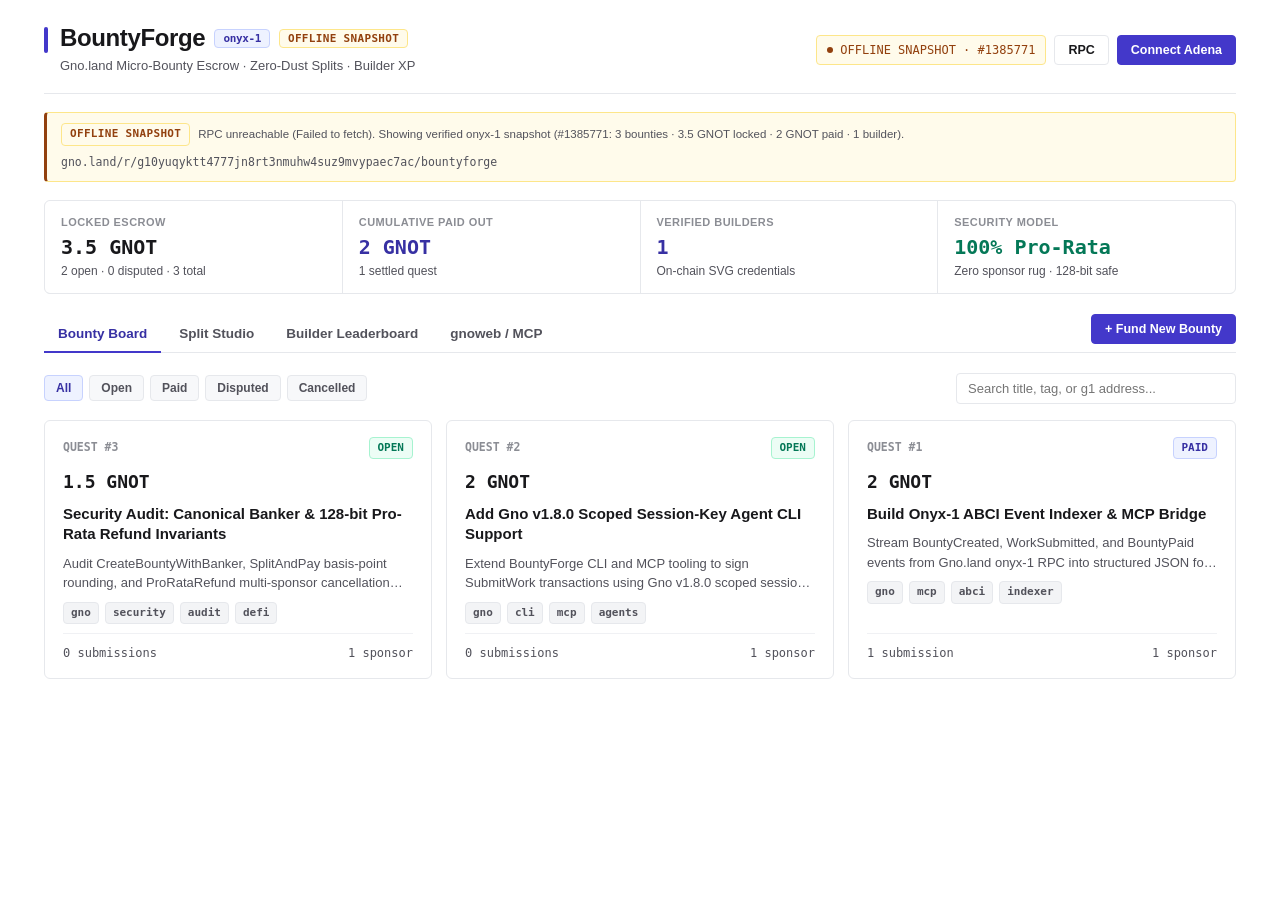
==== commit 0bdbba01: "fix(web,docs): align offline snapshot to live onyx-1 state, add OFFLINE SNAPSHOT badge, clarify READ" ====
--- a/web/index.html
+++ b/web/index.html
@@ -12,7 +12,7 @@
     <div class="brand">
       <div class="brand-accent-bar" aria-hidden="true"></div>
       <div>
-        <h1 class="brand-title">BountyForge <span class="badge-tag">onyx-1</span></h1>
+        <h1 class="brand-title">BountyForge <span class="badge-tag">onyx-1</span> <span id="offlineSnapshotPill" class="snapshot-pill hidden" role="status" aria-live="polite">OFFLINE SNAPSHOT</span></h1>
         <p class="brand-sub">Gno.land Micro-Bounty Escrow · Zero-Dust Splits · Builder XP</p>
       </div>
     </div>
@@ -95,11 +95,11 @@
           <div class="split-controls-top">
             <label class="inline-field">
               <span>Bounty ID</span>
-              <input id="studioBountyId" type="number" min="1" value="1" />
+              <input id="studioBountyId" type="number" min="1" value="2" />
             </label>
             <label class="inline-field">
               <span>Reward Pool (ugnot)</span>
-              <input id="studioTotalUgnot" type="number" min="1000" step="1000" value="6500003" />
+              <input id="studioTotalUgnot" type="number" min="1000" step="1000" value="2000000" />
             </label>
             <button id="btnAddContributor" class="btn btn-ghost" type="button">+ Add Recipient</button>
           </div>
--- a/web/styles.css
+++ b/web/styles.css
@@ -144,6 +144,23 @@
   border: 1px solid var(--accent-border);
 }
 
+.snapshot-pill {
+  display: inline-flex;
+  align-items: center;
+  gap: 5px;
+  font-family: var(--mono);
+  font-size: 11px;
+  font-weight: 700;
+  letter-spacing: 0.03em;
+  text-transform: uppercase;
+  padding: 2px 8px;
+  border-radius: var(--radius-sm);
+  background: var(--warn-bg);
+  color: var(--warn-ink);
+  border: 1px solid var(--warn-border);
+  white-space: nowrap;
+}
+
 .topbar-actions {
   display: flex;
   align-items: center;
@@ -180,12 +197,24 @@
   background: var(--ok-ink);
 }
 
+.status-pill.status-inert {
+  background: var(--warn-bg);
+  border-color: var(--warn-border);
+  color: var(--warn-ink);
+}
+
 .status-pill.status-inert .dot {
   background: var(--warn-ink);
 }
 
+.status-pill.status-offline {
+  background: var(--warn-bg);
+  border-color: var(--warn-border);
+  color: var(--warn-ink);
+}
+
 .status-pill.status-offline .dot {
-  background: var(--err-ink);
+  background: var(--warn-ink);
 }
 
 /* Status Banner */
@@ -202,6 +231,13 @@
   flex-wrap: wrap;
   align-items: center;
   justify-content: space-between;
+  gap: 8px;
+}
+
+.banner-main {
+  display: inline-flex;
+  flex-wrap: wrap;
+  align-items: center;
   gap: 8px;
 }
 
